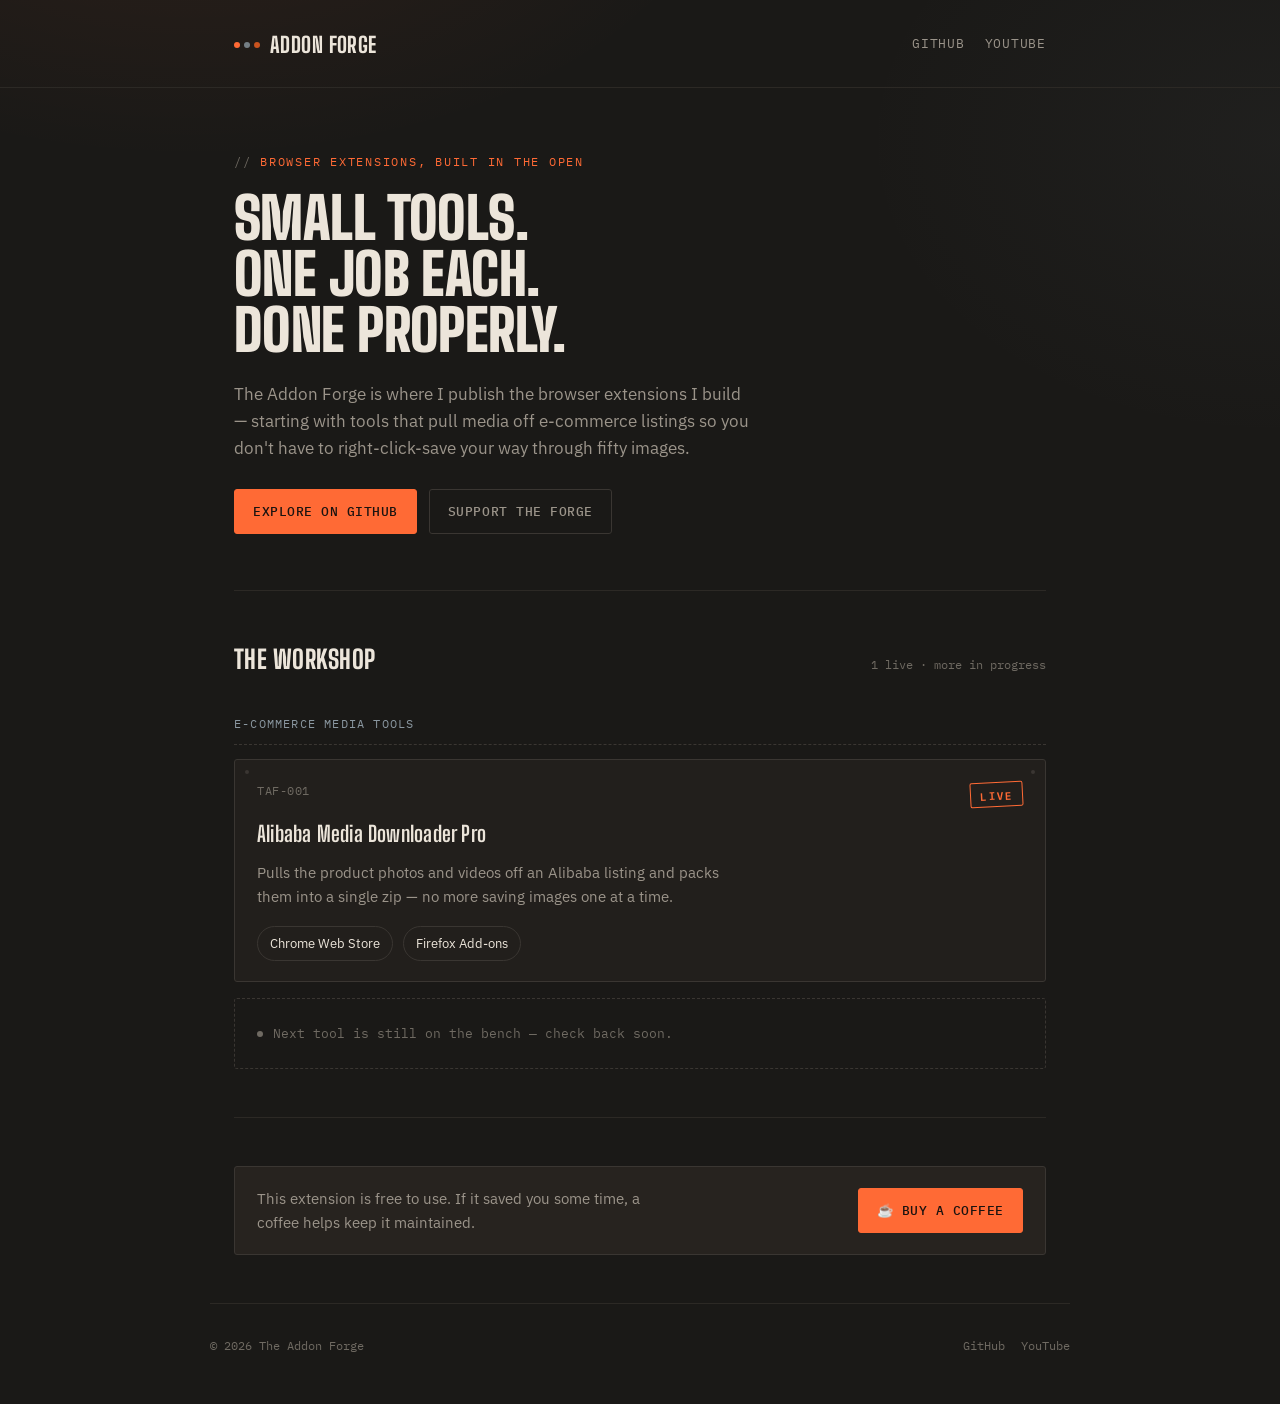
==== docs/index.html @ 69f0e51f "Add files via upload" ====
<!doctype html>
<html lang="en">
  <head>
    <meta charset="UTF-8" />
    <meta name="viewport" content="width=device-width, initial-scale=1.0" />
    <title>The Addon Forge — Browser Extensions</title>
    <meta
      name="description"
      content="The Addon Forge builds small, focused browser extensions. Currently: Alibaba Media Downloader Pro."
    />

    <link rel="icon" href="favicon.ico" sizes="any" />
    <link
      rel="icon"
      type="image/png"
      sizes="32x32"
      href="assets/favicon-32.png"
    />
    <link
      rel="icon"
      type="image/png"
      sizes="192x192"
      href="assets/favicon-192.png"
    />
    <link rel="apple-touch-icon" href="assets/apple-touch-icon.png" />

    <link rel="preconnect" href="https://fonts.googleapis.com" />
    <link rel="preconnect" href="https://fonts.gstatic.com" crossorigin />
    <link
      href="https://fonts.googleapis.com/css2?family=Big+Shoulders+Display:wght@600;800;900&family=IBM+Plex+Mono:wght@400;500;600&family=IBM+Plex+Sans:wght@400;500;600&display=swap"
      rel="stylesheet"
    />

    <style>
      :root {
        --bg: #1a1917;
        --bg-panel: #221f1c;
        --bg-panel-raised: #27231f;
        --line: #3a3632;
        --line-soft: #2c2925;
        --ember: #ff6a35;
        --ember-dim: #c9531f;
        --steel: #8a97a0;
        --text: #ece5da;
        --text-muted: #9b948a;
        --text-faint: #6f6a62;
        --radius: 3px;
      }

      * {
        box-sizing: border-box;
      }

      html {
        color-scheme: dark;
      }

      body {
        margin: 0;
        background: var(--bg);
        background-image:
          radial-gradient(
            ellipse 900px 500px at 15% -10%,
            rgba(255, 106, 53, 0.08),
            transparent 60%
          ),
          radial-gradient(
            ellipse 700px 500px at 100% 10%,
            rgba(138, 151, 160, 0.05),
            transparent 60%
          );
        color: var(--text);
        font-family: "IBM Plex Sans", system-ui, sans-serif;
        line-height: 1.6;
        -webkit-font-smoothing: antialiased;
      }

      a {
        color: inherit;
      }

      :focus-visible {
        outline: 2px solid var(--ember);
        outline-offset: 3px;
      }

      .wrap {
        max-width: 860px;
        margin: 0 auto;
        padding: 0 24px;
      }

      /* ---------- Header ---------- */

      header.site {
        padding: 28px 0 24px;
        border-bottom: 1px solid var(--line-soft);
      }

      .site-header-inner {
        display: flex;
        align-items: center;
        justify-content: space-between;
        gap: 16px;
        flex-wrap: wrap;
      }

      .wordmark {
        display: flex;
        align-items: center;
        gap: 10px;
        font-family: "Big Shoulders Display", sans-serif;
        font-weight: 800;
        font-size: 1.35rem;
        letter-spacing: 0.02em;
        text-decoration: none;
        text-transform: uppercase;
        color: var(--text);
      }

      .rivets {
        display: inline-flex;
        gap: 4px;
      }
      .rivets span {
        width: 6px;
        height: 6px;
        border-radius: 50%;
        background: var(--ember);
        display: inline-block;
      }
      .rivets span:nth-child(2) {
        background: var(--steel);
        opacity: 0.8;
      }
      .rivets span:nth-child(3) {
        background: var(--ember-dim);
      }

      nav.site-links {
        display: flex;
        gap: 20px;
        font-family: "IBM Plex Mono", monospace;
        font-size: 0.8rem;
        text-transform: uppercase;
        letter-spacing: 0.06em;
      }
      nav.site-links a {
        text-decoration: none;
        color: var(--text-muted);
        border-bottom: 1px solid transparent;
        padding-bottom: 2px;
        transition:
          color 0.15s ease,
          border-color 0.15s ease;
      }
      nav.site-links a:hover {
        color: var(--ember);
        border-color: var(--ember);
      }

      /* ---------- Hero ---------- */

      .hero {
        padding: 64px 0 56px;
      }

      .eyebrow {
        font-family: "IBM Plex Mono", monospace;
        font-size: 0.78rem;
        text-transform: uppercase;
        letter-spacing: 0.14em;
        color: var(--ember);
        margin: 0 0 18px;
      }
      .eyebrow::before {
        content: "// ";
        color: var(--text-faint);
      }

      .hero h1 {
        font-family: "Big Shoulders Display", sans-serif;
        font-weight: 900;
        text-transform: uppercase;
        font-size: clamp(2.4rem, 6vw, 3.6rem);
        line-height: 0.98;
        letter-spacing: -0.01em;
        margin: 0 0 22px;
        max-width: 12ch;
      }

      .hero p.lead {
        font-size: 1.05rem;
        color: var(--text-muted);
        max-width: 52ch;
        margin: 0 0 28px;
      }

      .hero-actions {
        display: flex;
        gap: 12px;
        flex-wrap: wrap;
      }

      .btn {
        display: inline-flex;
        align-items: center;
        gap: 8px;
        padding: 11px 18px;
        text-decoration: none;
        border-radius: var(--radius);
        font-family: "IBM Plex Mono", monospace;
        font-size: 0.82rem;
        font-weight: 500;
        text-transform: uppercase;
        letter-spacing: 0.04em;
        border: 1px solid var(--line);
        transition:
          transform 0.15s ease,
          border-color 0.15s ease,
          background 0.15s ease;
      }
      .btn:hover {
        transform: translateY(-1px);
      }

      .btn-primary {
        background: var(--ember);
        border-color: var(--ember);
        color: #1a1310;
      }
      .btn-primary:hover {
        background: #ff7c4d;
      }

      .btn-ghost {
        background: transparent;
        color: var(--text-muted);
      }
      .btn-ghost:hover {
        color: var(--text);
        border-color: var(--text-muted);
      }

      /* ---------- Section scaffolding ---------- */

      section.block {
        padding: 48px 0;
        border-top: 1px solid var(--line-soft);
      }

      .section-head {
        display: flex;
        align-items: baseline;
        justify-content: space-between;
        gap: 16px;
        margin-bottom: 8px;
        flex-wrap: wrap;
      }

      .section-head h2 {
        font-family: "Big Shoulders Display", sans-serif;
        font-weight: 800;
        text-transform: uppercase;
        letter-spacing: 0.01em;
        font-size: 1.6rem;
        margin: 0;
      }

      .section-note {
        font-family: "IBM Plex Mono", monospace;
        font-size: 0.75rem;
        color: var(--text-faint);
      }

      .category {
        margin-top: 34px;
      }
      .category:first-of-type {
        margin-top: 26px;
      }

      .category-label {
        font-family: "IBM Plex Mono", monospace;
        font-size: 0.75rem;
        text-transform: uppercase;
        letter-spacing: 0.1em;
        color: var(--steel);
        margin: 0 0 14px;
        padding-bottom: 10px;
        border-bottom: 1px dashed var(--line);
      }

      .tool-grid {
        display: grid;
        grid-template-columns: 1fr;
        gap: 16px;
      }

      /* ---------- Tool tag card ---------- */

      .tool-card {
        position: relative;
        background: var(--bg-panel);
        border: 1px solid var(--line);
        border-radius: var(--radius);
        padding: 22px 22px 20px;
        transition:
          transform 0.15s ease,
          border-color 0.15s ease;
      }
      .tool-card:hover {
        border-color: #4a443d;
        transform: translateY(-2px);
      }

      /* corner rivets, tool-tag styling */
      .tool-card::before,
      .tool-card::after {
        content: "";
        position: absolute;
        top: 10px;
        width: 4px;
        height: 4px;
        border-radius: 50%;
        background: var(--line);
      }
      .tool-card::before {
        left: 10px;
      }
      .tool-card::after {
        right: 10px;
      }

      .tool-card-top {
        display: flex;
        justify-content: space-between;
        align-items: flex-start;
        gap: 12px;
        margin-bottom: 10px;
      }

      .tool-serial {
        font-family: "IBM Plex Mono", monospace;
        font-size: 0.72rem;
        color: var(--text-faint);
        letter-spacing: 0.05em;
      }

      .stamp {
        font-family: "IBM Plex Mono", monospace;
        font-size: 0.68rem;
        font-weight: 600;
        text-transform: uppercase;
        letter-spacing: 0.12em;
        padding: 3px 9px;
        border: 1.5px solid var(--ember);
        color: var(--ember);
        border-radius: 2px;
        transform: rotate(-3deg);
        white-space: nowrap;
      }

      .tool-name {
        font-family: "Big Shoulders Display", sans-serif;
        font-weight: 700;
        font-size: 1.35rem;
        margin: 0 0 8px;
        text-transform: none;
        letter-spacing: 0.01em;
      }

      .tool-desc {
        color: var(--text-muted);
        font-size: 0.95rem;
        margin: 0 0 18px;
        max-width: 54ch;
      }

      .tool-links {
        display: flex;
        flex-wrap: wrap;
        gap: 10px;
        align-items: center;
      }

      .pill {
        display: inline-flex;
        align-items: center;
        gap: 6px;
        padding: 6px 12px;
        border-radius: 999px;
        border: 1px solid var(--line);
        text-decoration: none;
        font-size: 0.82rem;
        color: var(--text);
        transition:
          border-color 0.15s ease,
          color 0.15s ease;
      }
      .pill:hover {
        border-color: var(--ember);
        color: var(--ember);
      }

      /* ---------- Reserved / empty slot ---------- */

      .slot-empty {
        border: 1px dashed var(--line);
        border-radius: var(--radius);
        padding: 24px 22px;
        color: var(--text-faint);
        font-family: "IBM Plex Mono", monospace;
        font-size: 0.82rem;
        display: flex;
        align-items: center;
        gap: 10px;
      }
      .slot-empty .dot {
        width: 6px;
        height: 6px;
        border-radius: 50%;
        background: var(--text-faint);
        flex-shrink: 0;
      }

      /* ---------- Support ---------- */

      .support-row {
        display: flex;
        align-items: center;
        justify-content: space-between;
        gap: 16px;
        flex-wrap: wrap;
        background: var(--bg-panel-raised);
        border: 1px solid var(--line);
        border-radius: var(--radius);
        padding: 20px 22px;
      }

      .support-row p {
        margin: 0;
        color: var(--text-muted);
        font-size: 0.92rem;
        max-width: 44ch;
      }

      /* ---------- Footer ---------- */

      footer.site {
        padding: 32px 0 48px;
        border-top: 1px solid var(--line-soft);
        display: flex;
        justify-content: space-between;
        align-items: center;
        gap: 12px;
        flex-wrap: wrap;
        font-family: "IBM Plex Mono", monospace;
        font-size: 0.76rem;
        color: var(--text-faint);
      }
      footer.site a {
        color: var(--text-faint);
        text-decoration: none;
      }
      footer.site a:hover {
        color: var(--ember);
      }

      .footer-links {
        display: flex;
        gap: 16px;
      }

      /* ---------- Entrance (respects reduced motion) ---------- */

      @media (prefers-reduced-motion: no-preference) {
        .hero .eyebrow,
        .hero h1,
        .hero p.lead,
        .hero-actions {
          animation: rise 0.5s ease both;
        }
        .hero h1 {
          animation-delay: 0.05s;
        }
        .hero p.lead {
          animation-delay: 0.1s;
        }
        .hero-actions {
          animation-delay: 0.15s;
        }

        @keyframes rise {
          from {
            opacity: 0;
            transform: translateY(8px);
          }
          to {
            opacity: 1;
            transform: translateY(0);
          }
        }
      }

      @media (min-width: 620px) {
        .tool-grid {
          grid-template-columns: 1fr;
        }
      }
    </style>
  </head>
  <body>
    <header class="site">
      <div class="wrap site-header-inner">
        <a href="#top" class="wordmark">
          <span class="rivets"><span></span><span></span><span></span></span>
          Addon Forge
        </a>
        <nav class="site-links">
          <a
            href="https://github.com/TheAddonForge"
            target="_blank"
            rel="noopener"
            >GitHub</a
          >
          <a
            href="https://www.youtube.com/@theaddonforge"
            target="_blank"
            rel="noopener"
            >YouTube</a
          >
        </nav>
      </div>
    </header>

    <main class="wrap" id="top">
      <section class="hero">
        <p class="eyebrow">Browser extensions, built in the open</p>
        <h1>Small tools. One job each. Done properly.</h1>
        <p class="lead">
          The Addon Forge is where I publish the browser extensions I build —
          starting with tools that pull media off e-commerce listings so you
          don't have to right-click-save your way through fifty images.
        </p>
        <div class="hero-actions">
          <a
            class="btn btn-primary"
            href="https://github.com/TheAddonForge"
            target="_blank"
            rel="noopener"
            >Explore on GitHub</a
          >
          <a
            class="btn btn-ghost"
            href="https://ko-fi.com/prablordeppey"
            target="_blank"
            rel="noopener"
            >Support the forge</a
          >
        </div>
      </section>

      <section class="block" id="extensions">
        <div class="section-head">
          <h2>The Workshop</h2>
          <span class="section-note">1 live · more in progress</span>
        </div>

        <!--
        Adding a new extension:
        duplicate one .tool-card block inside the relevant .category,
        or start a new .category block (with its own .category-label)
        for a new grouping — e.g. "Media Utilities" once the YouTube
        tool ships. Keep serial numbers sequential (TAF-001, TAF-002, ...).
      -->
        <div class="category">
          <p class="category-label">E-commerce media tools</p>
          <div class="tool-grid">
            <article class="tool-card">
              <div class="tool-card-top">
                <span class="tool-serial">TAF-001</span>
                <span class="stamp">Live</span>
              </div>
              <h3 class="tool-name">Alibaba Media Downloader Pro</h3>
              <p class="tool-desc">
                Pulls the product photos and videos off an Alibaba listing and
                packs them into a single zip — no more saving images one at a
                time.
              </p>
              <div class="tool-links">
                <a
                  class="pill"
                  href="https://chromewebstore.google.com/detail/alibaba-media-downloader/opbecmocliofeeooopdodcneelbconmp?authuser=0&hl=en-GB"
                  target="_blank"
                  rel="noopener"
                  >Chrome Web Store</a
                >
                <a
                  class="pill"
                  href="https://addons.mozilla.org/en-US/firefox/addon/alibaba-media-downloader-pro/"
                  target="_blank"
                  rel="noopener"
                  >Firefox Add-ons</a
                >
              </div>
            </article>

            <div class="slot-empty">
              <span class="dot"></span>
              Next tool is still on the bench — check back soon.
            </div>
          </div>
        </div>
      </section>

      <section class="block">
        <div class="support-row">
          <p>
            This extension is free to use. If it saved you some time, a coffee
            helps keep it maintained.
          </p>
          <a
            class="btn btn-primary"
            href="https://ko-fi.com/prablordeppey"
            target="_blank"
            rel="noopener"
            >☕ Buy a coffee</a
          >
        </div>
      </section>
    </main>

    <footer class="site wrap">
      <span>© <span id="year"></span> The Addon Forge</span>
      <span class="footer-links">
        <a
          href="https://github.com/TheAddonForge"
          target="_blank"
          rel="noopener"
          >GitHub</a
        >
        <a
          href="https://www.youtube.com/@theaddonforge"
          target="_blank"
          rel="noopener"
          >YouTube</a
        >
      </span>
    </footer>

    <script>
      document.getElementById("year").textContent = new Date().getFullYear();
    </script>
  </body>
</html>
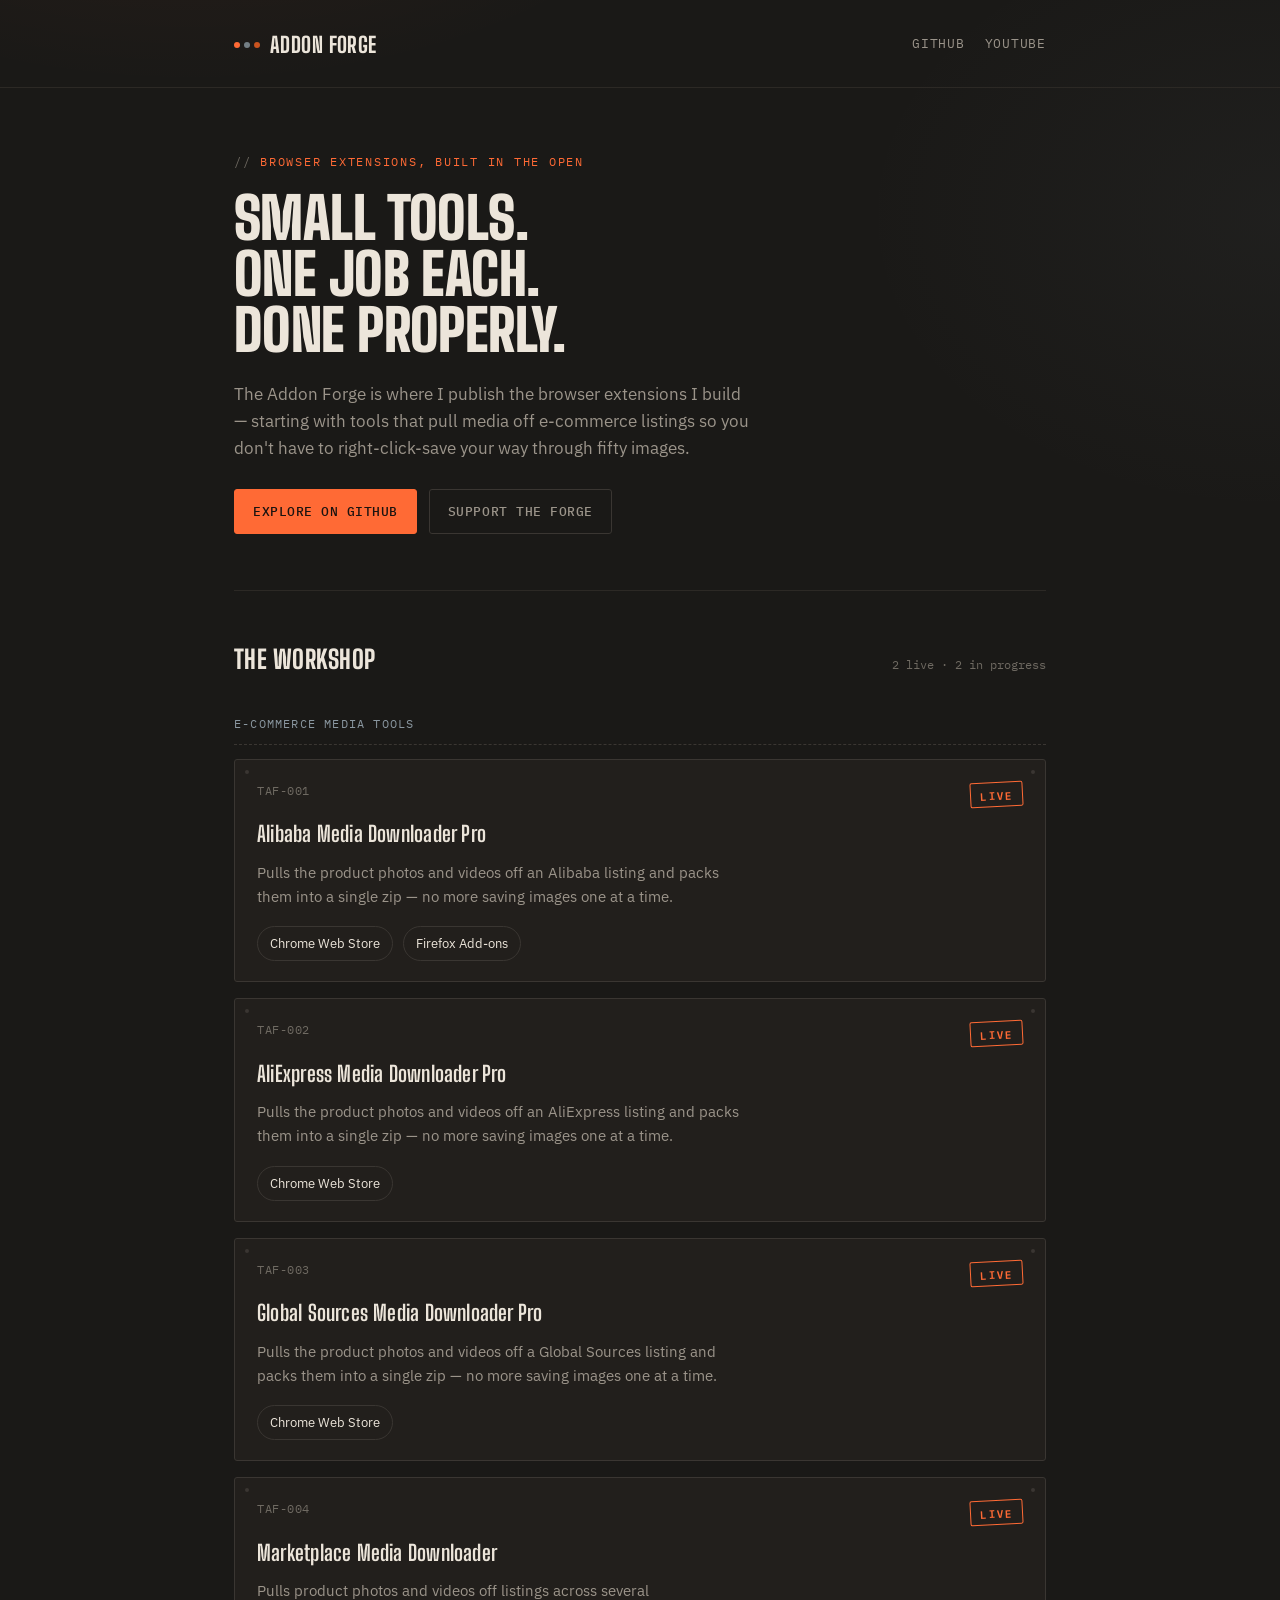
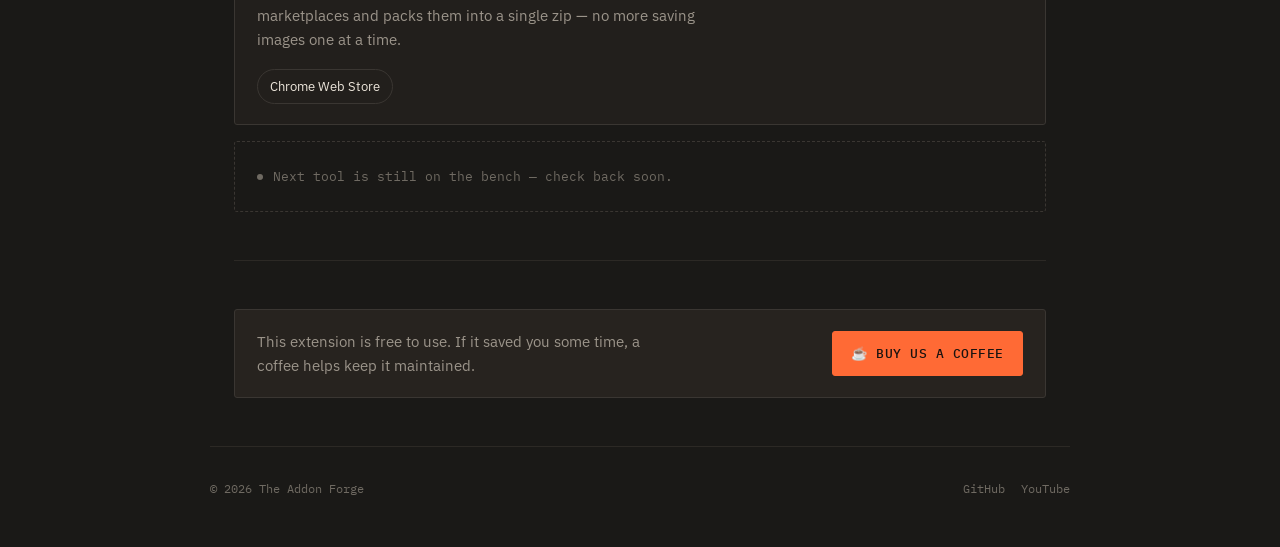
==== commit e2cea578: "fix broken links to chrome" ====
--- a/docs/index.html
+++ b/docs/index.html
@@ -6,7 +6,7 @@
     <title>The Addon Forge — Browser Extensions</title>
     <meta
       name="description"
-      content="The Addon Forge builds small, focused browser extensions. Currently: Alibaba Media Downloader Pro."
+      content="The Addon Forge builds small, focused browser extensions. Currently: Alibaba Media Downloader Pro, AliExpress Media Downloader Pro."
     />
 
     <link rel="icon" href="favicon.ico" sizes="any" />
@@ -361,6 +361,12 @@
         white-space: nowrap;
       }
 
+      .stamp.stamp-progress {
+        border-color: var(--steel);
+        color: var(--steel);
+        transform: rotate(-3deg);
+      }
+
       .tool-name {
         font-family: "Big Shoulders Display", sans-serif;
         font-weight: 700;
@@ -401,6 +407,12 @@
       .pill:hover {
         border-color: var(--ember);
         color: var(--ember);
+      }
+
+      .pill-note {
+        font-family: "IBM Plex Mono", monospace;
+        font-size: 0.78rem;
+        color: var(--text-faint);
       }
 
       /* ---------- Reserved / empty slot ---------- */
@@ -564,7 +576,7 @@
       <section class="block" id="extensions">
         <div class="section-head">
           <h2>The Workshop</h2>
-          <span class="section-note">1 live · more in progress</span>
+          <span class="section-note">2 live · 2 in progress</span>
         </div>
 
         <!--
@@ -606,6 +618,77 @@
               </div>
             </article>
 
+            <article class="tool-card">
+              <div class="tool-card-top">
+                <span class="tool-serial">TAF-002</span>
+                <span class="stamp">Live</span>
+              </div>
+              <h3 class="tool-name">AliExpress Media Downloader Pro</h3>
+              <p class="tool-desc">
+                Pulls the product photos and videos off an AliExpress listing
+                and packs them into a single zip — no more saving images one at
+                a time.
+              </p>
+              <div class="tool-links">
+                <a
+                  class="pill"
+                  href="https://chromewebstore.google.com/detail/aliexpress-media-download/njajbnkcmkcbojijfdolkcjaodplcoba"
+                  target="_blank"
+                  rel="noopener"
+                  >Chrome Web Store</a
+                >
+              </div>
+            </article>
+
+            <article class="tool-card">
+              <div class="tool-card-top">
+                <span class="tool-serial">TAF-003</span>
+                <!-- <span class="stamp stamp-progress">In Development</span> -->
+                <span class="stamp">Live</span>
+              </div>
+              <h3 class="tool-name">Global Sources Media Downloader Pro</h3>
+              <p class="tool-desc">
+                Pulls the product photos and videos off a Global Sources listing
+                and packs them into a single zip — no more saving images one at
+                a time.
+              </p>
+              <div class="tool-links">
+                <a
+                  class="pill"
+                  href="https://chromewebstore.google.com/detail/aliexpress-media-download/jnciegakephepdnagmofckeljfkekgnj"
+                  target="_blank"
+                  rel="noopener"
+                  >Chrome Web Store</a
+                >
+              </div>
+            </article>
+
+            <article class="tool-card">
+              <div class="tool-card-top">
+                <span class="tool-serial">TAF-004</span>
+                <!-- <span class="stamp stamp-progress">In Development</span> -->
+                <span class="stamp">Live</span>
+              </div>
+              <h3 class="tool-name">Marketplace Media Downloader</h3>
+              <p class="tool-desc">
+                Pulls product photos and videos off listings across several
+                marketplaces and packs them into a single zip — no more saving
+                images one at a time.
+              </p>
+              <div class="tool-links">
+                <!-- <span class="pill-note"
+                  >Not yet published — check back soon.</span
+                > -->
+                <a
+                  class="pill"
+                  href="https://chromewebstore.google.com/detail/aliexpress-media-download/fpgefgidaaijpidklplohbloochkdhji"
+                  target="_blank"
+                  rel="noopener"
+                  >Chrome Web Store</a
+                >
+              </div>
+            </article>
+
             <div class="slot-empty">
               <span class="dot"></span>
               Next tool is still on the bench — check back soon.
@@ -625,7 +708,7 @@
             href="https://ko-fi.com/prablordeppey"
             target="_blank"
             rel="noopener"
-            >☕ Buy a coffee</a
+            >☕ Buy us a coffee</a
           >
         </div>
       </section>
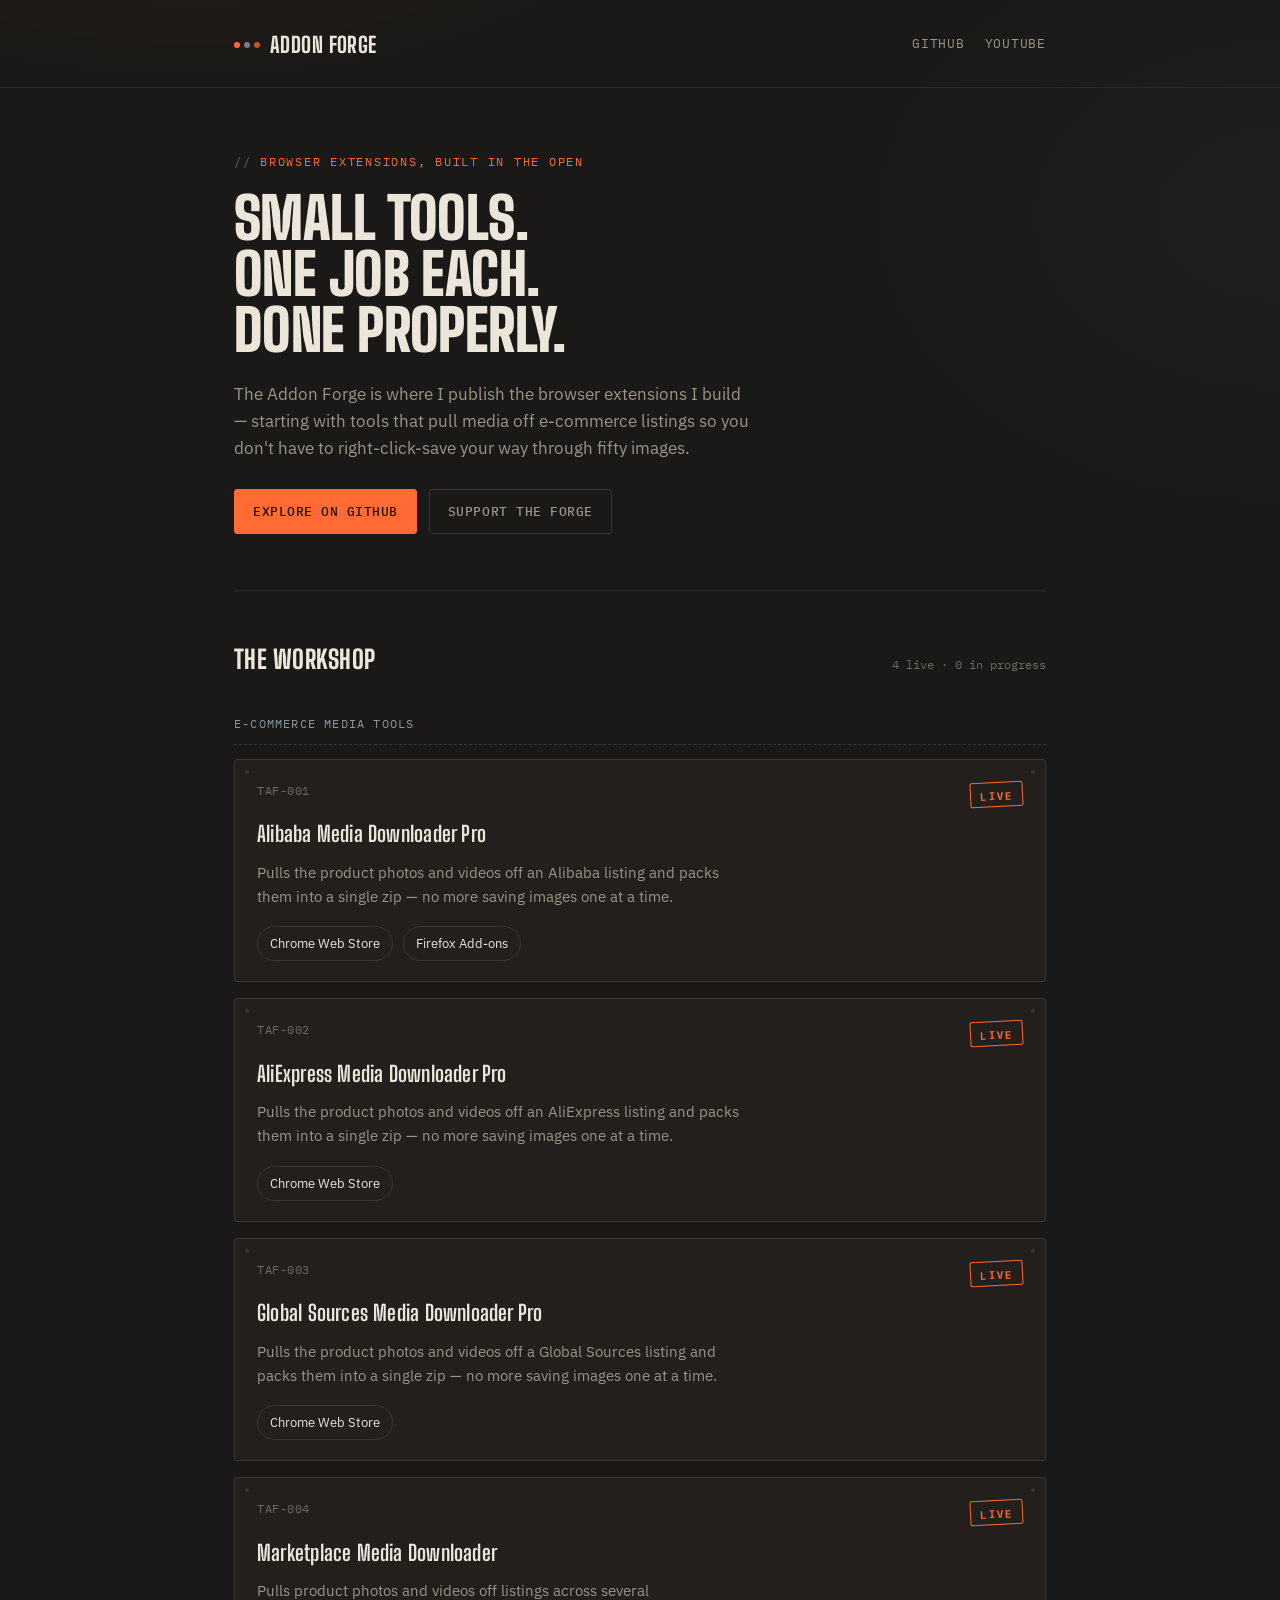
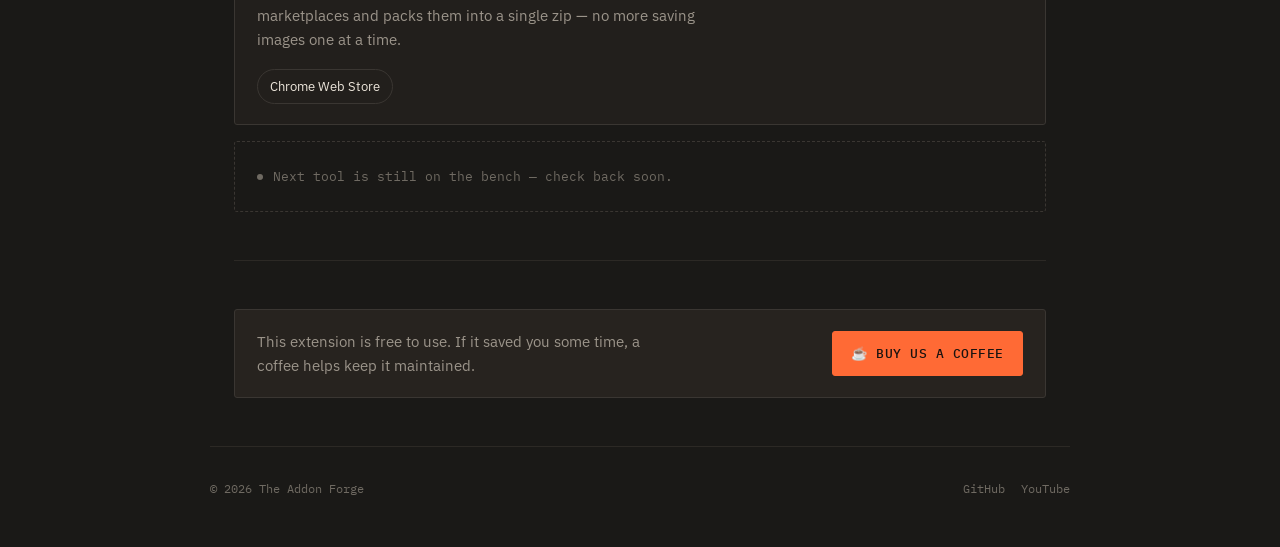
==== commit 32a34792: "live status count" ====
--- a/docs/index.html
+++ b/docs/index.html
@@ -576,7 +576,7 @@
       <section class="block" id="extensions">
         <div class="section-head">
           <h2>The Workshop</h2>
-          <span class="section-note">2 live · 2 in progress</span>
+          <span class="section-note">4 live · 0 in progress</span>
         </div>
 
         <!--
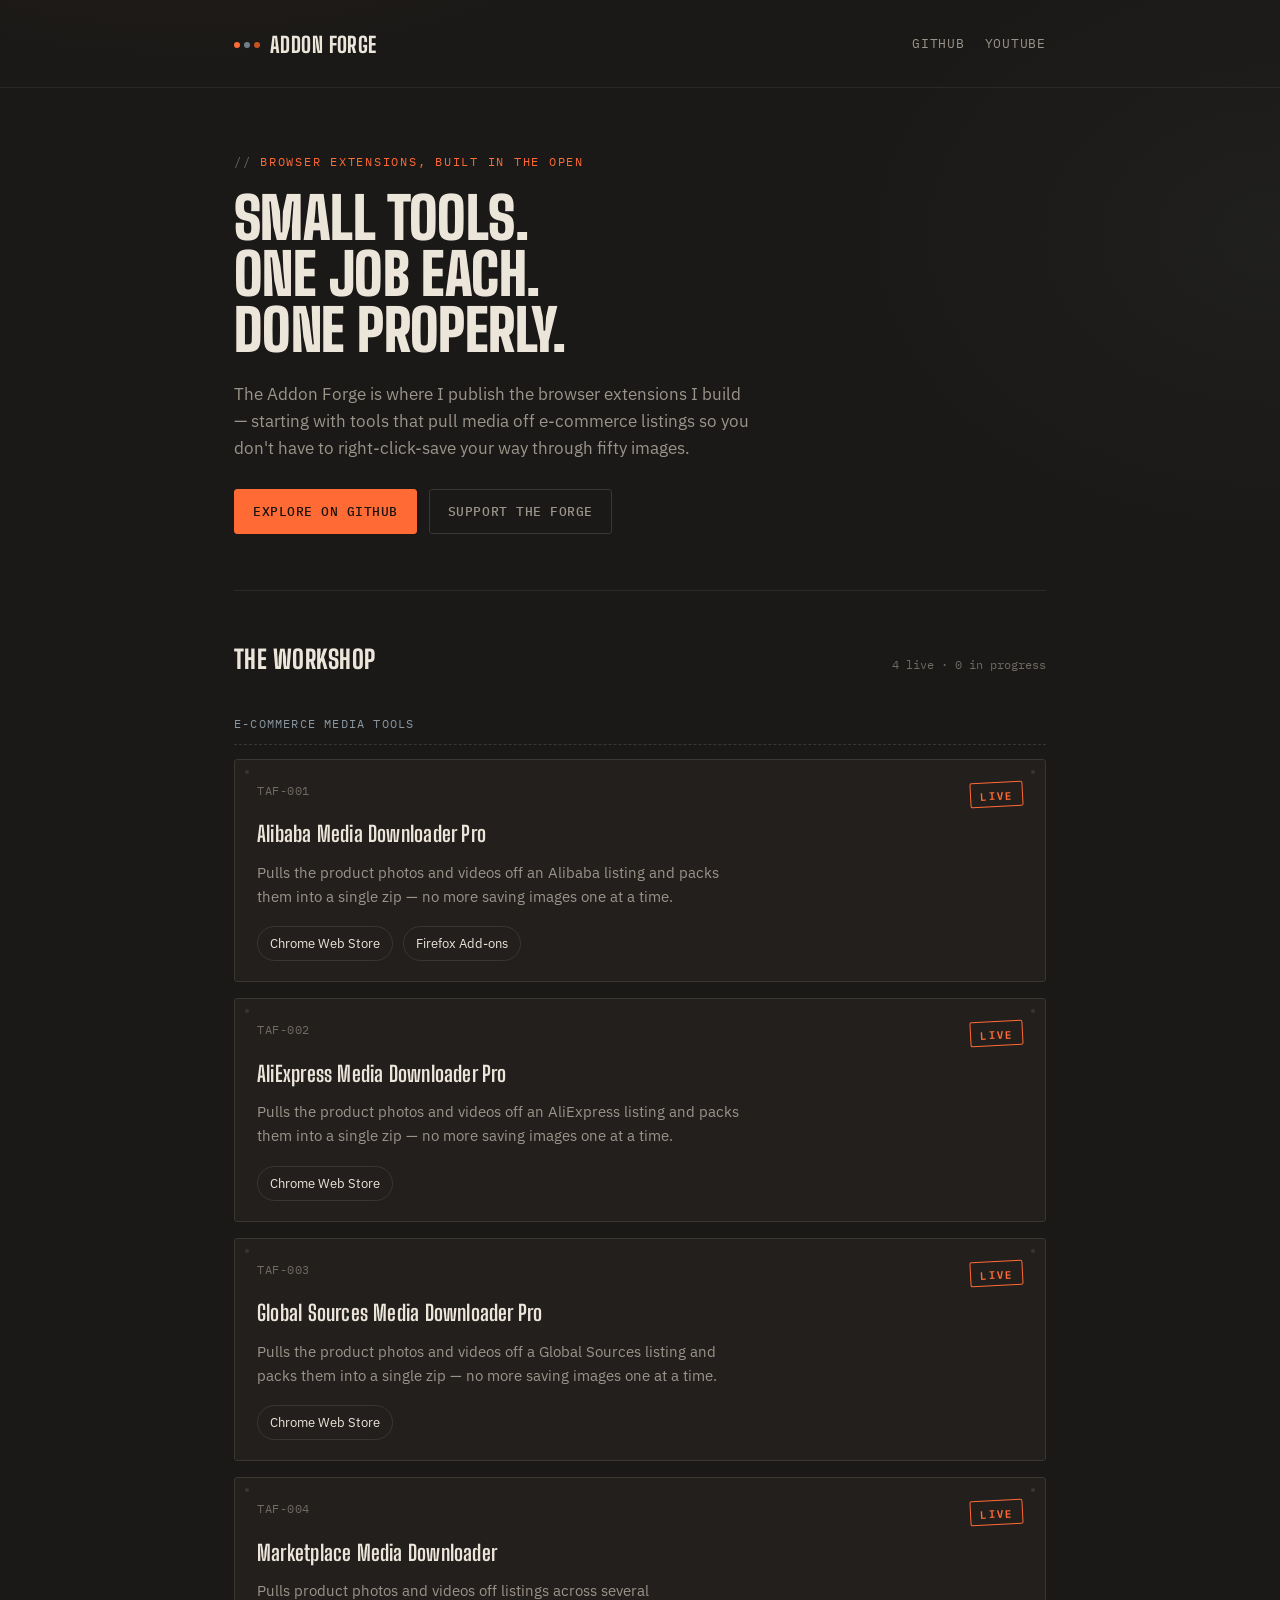
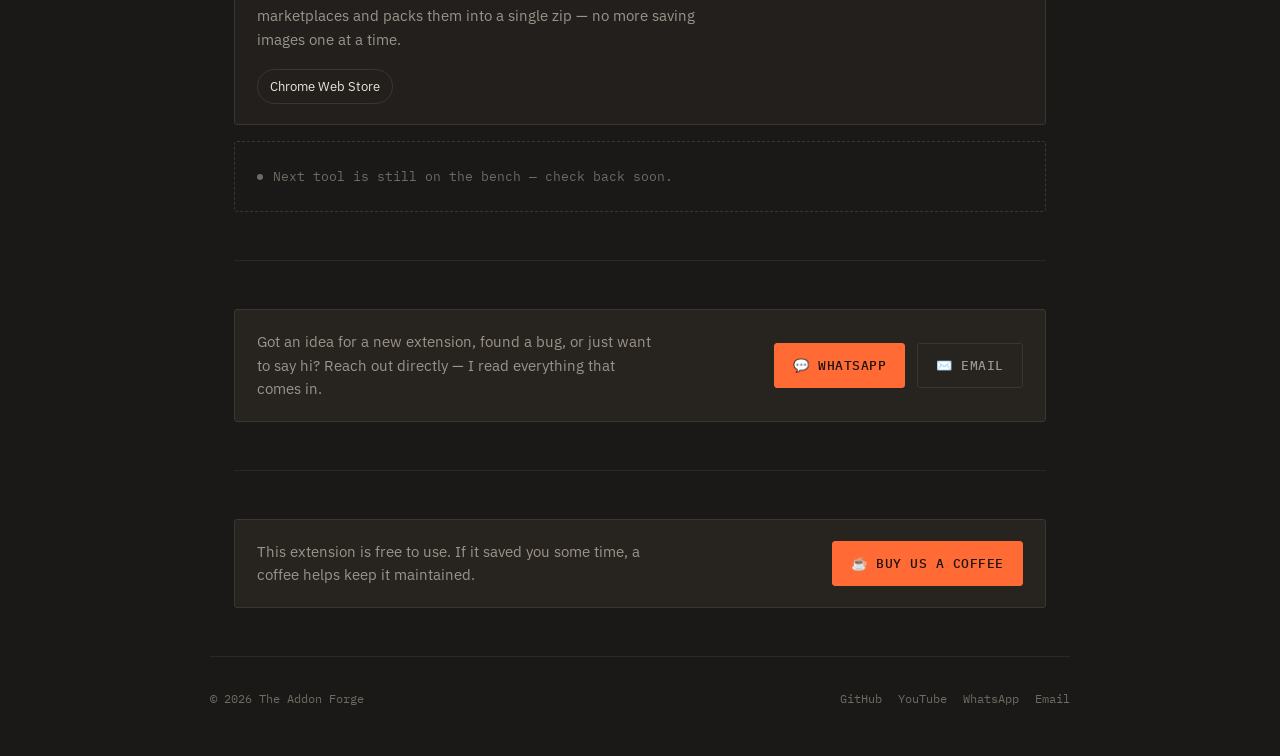
==== commit c4129cd0: "contact for new extension request" ====
--- a/docs/index.html
+++ b/docs/index.html
@@ -1,6 +1,23 @@
 <!doctype html>
 <html lang="en">
   <head>
+    <!-- Google Tag Manager -->
+    <script>
+      (function (w, d, s, l, i) {
+        w[l] = w[l] || [];
+        w[l].push({
+          "gtm.start": new Date().getTime(),
+          event: "gtm.js",
+        });
+        var f = d.getElementsByTagName(s)[0],
+          j = d.createElement(s),
+          dl = l != "dataLayer" ? "&l=" + l : "";
+        j.async = true;
+        j.src = "https://www.googletagmanager.com/gtm.js?id=" + i + dl;
+        f.parentNode.insertBefore(j, f);
+      })(window, document, "script", "dataLayer", "GTM-52HC9KGJ");
+    </script>
+    <!-- End Google Tag Manager -->
     <meta charset="UTF-8" />
     <meta name="viewport" content="width=device-width, initial-scale=1.0" />
     <title>The Addon Forge — Browser Extensions</title>
@@ -700,6 +717,27 @@
       <section class="block">
         <div class="support-row">
           <p>
+            Got an idea for a new extension, found a bug, or just want to say
+            hi? Reach out directly — I read everything that comes in.
+          </p>
+          <div class="hero-actions">
+            <a
+              class="btn btn-primary"
+              href="https://wa.me/233539419091"
+              target="_blank"
+              rel="noopener"
+              >💬 WhatsApp</a
+            >
+            <a class="btn btn-ghost" href="mailto:prablordeppey@gmail.com"
+              >✉️ Email</a
+            >
+          </div>
+        </div>
+      </section>
+
+      <section class="block">
+        <div class="support-row">
+          <p>
             This extension is free to use. If it saved you some time, a coffee
             helps keep it maintained.
           </p>
@@ -729,6 +767,10 @@
           rel="noopener"
           >YouTube</a
         >
+        <a href="https://wa.me/233539419091" target="_blank" rel="noopener"
+          >WhatsApp</a
+        >
+        <a href="mailto:prablordeppey@gmail.com">Email</a>
       </span>
     </footer>
 
